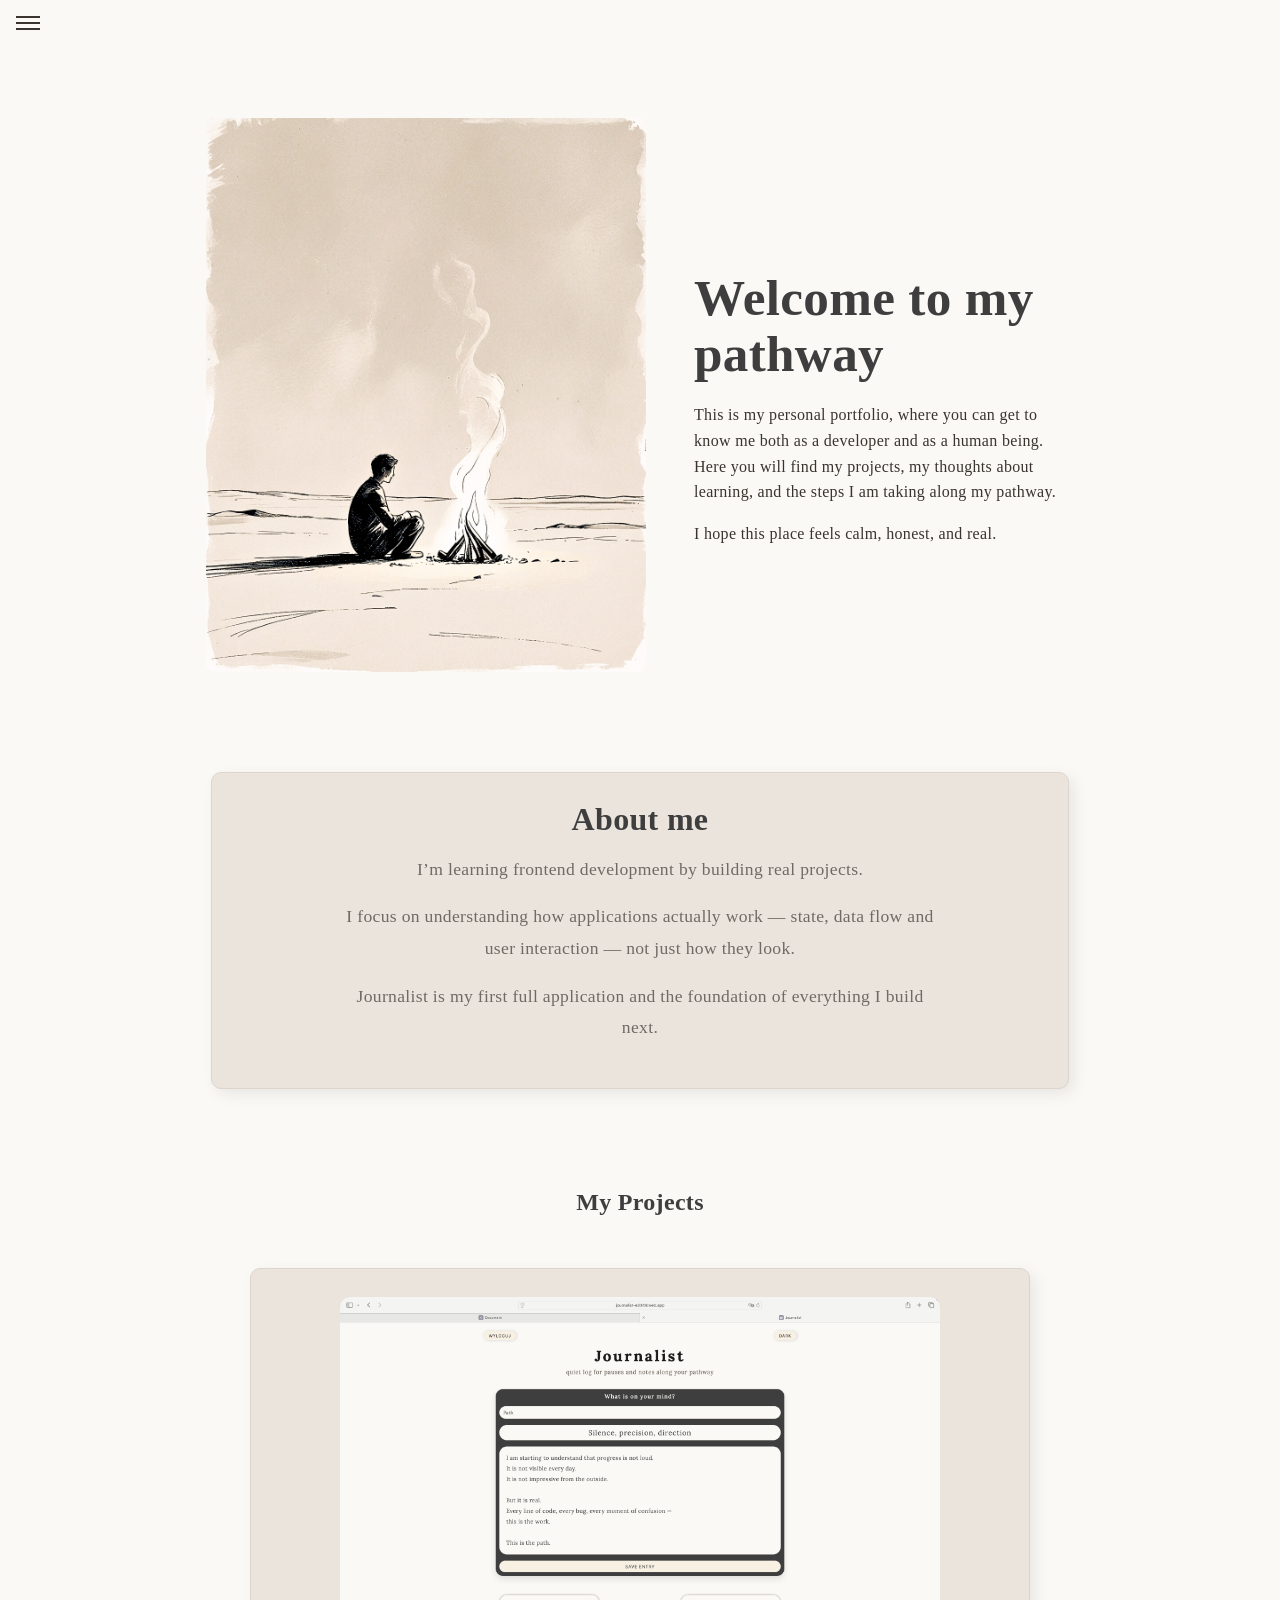
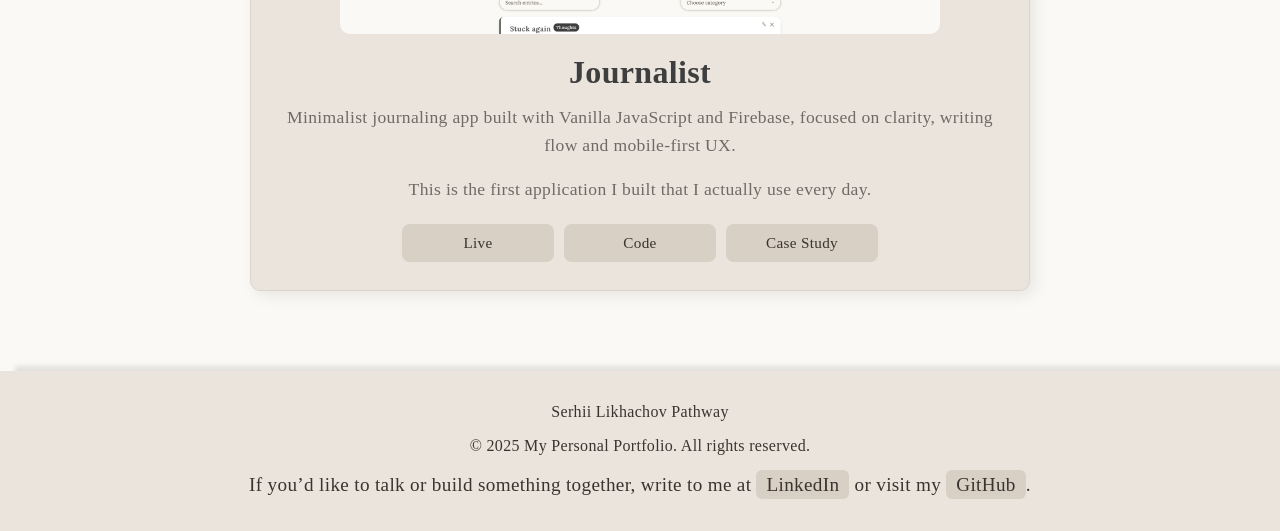
==== index.html @ b8e279aa "changed 'one-page.html' into 'index.html'" ====
<!DOCTYPE html>
<html lang="en">
<head>
    <meta charset="UTF-8">
    <meta name="viewport" content="width=device-width, initial-scale=1.0">
    <title>Document</title>
    <link rel="stylesheet" href="style.css">
    <link rel="preconnect" href="https://fonts.googleapis.com">
<link rel="preconnect" href="https://fonts.gstatic.com" crossorigin>
<link href="https://fonts.googleapis.com/css2?family=Lora:ital,wght@0,400..700;1,400..700&display=swap" rel="stylesheet">
</head>
<body>


    <nav id="navbar">
       <div id="ham">
            <span></span>
            <span></span>
            <span></span>
       </div> 
       <div id="links">
            <a href="#Home">Home</a>
            <a href="#About">About me</a>
            <a href="#Projects">Projects</a>
            <a href="#Contact">Contact</a>
       </div>
    </nav>
    <section id="Home"> 
        <div id="hero_img"> <img id="imgHero" src="imgs/Photobetter.jpg" alt="A serene landscape with a pathway leading into the distance, symbolizing a journey.">
       </div>
       <div id="hero_texts">
            <h1 id="h1Hero">Welcome to my pathway</h1>
            <p id="p1Hero">This is my personal portfolio, where you can get to know me both as a developer and as a human being. Here you will find my projects, my thoughts about learning, and the steps I am taking along my pathway.</p>
            <p id="p2Hero">I hope this place feels calm, honest, and real.</p>
       </div>
    </section>
    <section id="About" class="about-section">
  <div class="container">
    <h2>About me</h2>

    <p>
      I’m learning frontend development by building real projects.
    </p>

    <p>
      I focus on understanding how applications actually work — state, data flow and user interaction — not just how they look.
    </p>

    <p>
      Journalist is my first full application and the foundation of everything I build next.
    </p>
  </div>
</section>
    <section id="Projects">
        <h2 id="Projects_H2">My Projects</h2>

       <div class="project-card">
          <a href="Journalist.html" class="project-preview-link">
             <img src="imgs/journalist-cover.png" alt="Journalist app preview" />
          </a>
        <h3>Journalist</h3>

        <p>
        Minimalist journaling app built with Vanilla JavaScript and Firebase, focused on clarity, writing flow and mobile-first UX.
        </p>

        <p class="project-note">
        This is the first application I built that I actually use every day.
        </p>

            <div class="project-card-links">
                <a href="https://journalist-e3348.web.app" target="_blank">Live</a>
                <a href="https://github.com/SergioAlivero-ww/Journalist-app" target="_blank">Code</a>
                <a href="Journalist.html">Case Study</a>
            </div>
            </div>
                </section>
                <footer id="Contact">
                    <div id="footer_content">
                        <p>Serhii Likhachov Pathway</p>
                        <p>© 2025 My Personal Portfolio. All rights reserved.</p> 
                        <p class="contact">If you’d like to talk or build something together, write to me at <a href="https://www.linkedin.com/in/serhiilikhachov/" class="footer-link">LinkedIn</a> or visit my <a href="https://github.com/SergioAlivero-ww" class="footer-link">GitHub</a>.</p>
        </div>
    </footer>
</body>
    <script src="portfolio.js"></script>
</html>
---- style.css ----
html {
  scroll-behavior: smooth;
}

:root {
  --bg-main: #F4F1ED;        /* tło strony */
  --bg-card: #EAE4DD;        /* karty */
  --bg-dark: #2F2F2F;        /* dark mode / elementy */
  
  --text-main: #3a342e;;      /* główny tekst */
  --text-muted: #6F6A65;     /* mniej ważny */
  --text-heading: #3e3e3e;   /* nagłówki */

  --accent-soft: #D8CFC5;    /* hover / button */
  --accent-strong: #BFAE9F;  /* aktywny */
  
  --border-soft: #DDD5CC;    /* delikatne linie */
}


#navbar {
  display: flex;
  align-items: center;
  justify-content: space-between;
  padding: 16px;
  
}

#ham {
  display: flex;
  flex-direction: column;
  gap: 4px;
  cursor: pointer;
  
}

#ham span {
  width: 24px;
  height: 2px;
  background-color: var(--text-main);

  
}

#links {
  display: none;
}

#links.open {
  display: flex;
  flex-direction: row;
  margin: auto;
  gap: 8px;
  line-height: 0.5;
  
}

#links a {
  position: relative;
  display: inline-block;
  text-decoration: none;
  color: var(--text-heading);
  font-size: 1.1rem;
  padding: 4px 8px;
}

#links a::after {
  content: "";
  position: absolute;
  left: 0;
  bottom: -2px;
  width: 0%;
  height: 1px;
  background-color: var(--text-heading);
  transition: width 0.25s ease;
}

#links a:hover::after {
  width: 100%;
}

body {
  font-family: 'Georgia';
  margin: 0;
  padding: 0;
  background-color:#FAF9F6;
  color: var(--text-main);
  letter-spacing: 0.02em;
}

h1, h2, h3 {
  font-weight: 600;
}

#Home {
  display: flex;
  align-items: center;
  justify-content: center;
  gap: 48px;
  width: 90%;
  max-width: 1050px;
  margin: 0 auto;
  padding: 72px 0 100px 0;
  box-sizing: border-box;
}

#hero_texts {
  width: 380px;
  flex: 0 0 380px;
  max-width: 380px;
  margin-left: 0;
}

#h1Hero {
  font-size: 3.2rem;
  line-height: 1.1;
  margin-bottom: 20px;
}

#hero_texts p {
  width: 100%;
  line-height: 1.6;
  margin: 0 0 16px 0;
 
}

#hero_img {
  width: 440px;
  flex: 0 0 440px;
  display: flex;
  justify-content: center;
  align-items: center;
}

#imgHero {
  width: 100%;
  max-width: 440px;
  height: auto;
  display: block;
  border-radius: 8px;
}


/* =============
    ABOUT ME
=============== */

.about-section {
  width: 90%;
  max-width: 800px;
  margin: 0 auto 80px auto;
  background-color: var(--bg-card);
  padding: 28px;
  border-radius: 10px;
  box-shadow: 5px 5px 15px rgba(0, 0, 0, 0.08);
  border: 1px solid var(--border-soft);
  text-align: center;
}

.about-section h2 {
  margin-top: 0;
  margin-bottom: 16px;
  font-size: 2rem;
}
.about-section p {
  font-size: 1.1rem;
  line-height: 1.8;
  color: var(--text-muted);
  max-width: 600px;
  margin: 0 auto 16px;
}

/* ==============
   PROJECT SECTION
 ===============*/


#Projects {
  width: 90%;
  max-width: 1200px;
  margin: 40px auto 80px auto;
  display: flex;
  flex-direction: column;
  gap: 32px;
  align-items: center;
}

.project-card {
  width: 100%;
  max-width: 780px;
  background-color: var(--bg-card);
  padding: 28px;
  border-radius: 10px;
  box-shadow: 5px 5px 15px rgba(0, 0, 0, 0.08);
  box-sizing: border-box;
}

.project-card {
  border: 1px solid var(--border-soft);
}

.project-card {
  text-align: center;
}

.project-card img {
  width: 100%;
  max-width: 600px;
  margin: 0 auto 20px auto;
  display: block;
  border-radius: 10px;
}

.project-card h3 {
  font-size: 2rem;
  margin: 0 0 12px 0;
  color: var( --text-main);
}

.project-card p {
  font-size: 1.1rem;
  line-height: 1.6;
  color: var(--text-muted);
  margin: 0 0 16px 0;
}

.project-card-links {
  display: flex;
  gap: 10px;
  flex-wrap: wrap;
  margin-top: 20px;
  justify-content: center;
}

.project-card-links a {
  display: inline-flex;
  align-items: center;
  justify-content: center;
  min-width: 120px;
  padding: 10px 16px;
  border-radius: 8px;
  background: var(--accent-soft);
  color: var(--text-main);
  text-decoration: none;
  font-size: 0.95rem;
}

.project-card-links a {
  transition: all 0.2s ease;
}

.project-card-links a:hover {
  transform: translateY(-2px);
  background: var(--accent-strong);
}

.project-links a {
  display: inline-flex;
  align-items: center;
  justify-content: center;
  min-width: 130px;
  background: var(--accent-soft);
  padding: 10px 16px;
  border-radius: 8px;
  font-size: 0.95rem;
  color: var(--text-main);
  text-decoration: none;
}

.journalist-section {
  border: 1px solid var(--border-soft);
}

.project-links a:hover {
  background: var(--accent-strong);
  transform: translateY(-2px);
}
.project-links a {
  transition: all 0.2s ease;
}
.project-links {
  display: flex;
  gap: 12px;
  justify-content: center;
  align-items: center;
  flex-wrap: wrap;
  margin-top: 20px;
}

.project-note {
  font-size: 1rem;
  line-height: 1.6;
  color: var(--text-muted);
  margin: 0 0 16px 0;
}

.journalist-mobile-gallery {
  display: flex;
  gap: 20px;
  justify-content: center;
  flex-wrap: wrap;
  margin-top: 24px;
}

.journalist-mobile-gallery img {
  width: 240px;
  max-width: 100%;
  display: block;
  border-radius: 18px;
  box-shadow: 5px 5px 15px rgba(0, 0, 0, 0.08);
}



/* ===============
  LAST CTA
================ */


.journalist-final-cta {
  width: 100%;
  max-width: 820px;
  margin: 0 auto 80px auto;
  background-color: var(--bg-card);
  padding: 32px 28px;
  border-radius: 10px;
  box-shadow: 5px 5px 15px rgba(0, 0, 0, 0.08);
  box-sizing: border-box;
  text-align: center;
}

.journalist-final-cta h2 {
  margin-top: 0;
  margin-bottom: 16px;
  font-size: 2rem;
}

.journalist-final-cta p {
  font-size: 1.1rem;
  line-height: 1.8;
  color: var(--text-muted);
  max-width: 680px;
  margin: 0 auto 24px auto;
}


/* ==============
    FOOTER
================ */

#Contact {
  text-align: center;
  padding: 16px;
  background-color: var(--bg-card);
  margin-top: 40px;
  box-shadow: 15px -5px 5px rgba(0, 0, 0, 0.1);
}

.footer-link {
  padding: 4px 10px;
  border-radius: 6px;
  background: var(--accent-soft);
  color: var(--text-main);
  text-decoration: none;
  transition: all 0.2s ease;
}

.footer-link:hover {
  background: var(--accent-strong);
  transform: translateY(-1px);
}

.contact {
  font-size: 1.2em;
  color: var(--text-main);

}


.project-preview-link {
  display: block;
  border-radius: 8px;
  overflow: hidden;
}

.project-preview-link img {
  width: 100%;
  display: block;
  transition: transform 0.3s ease, filter 0.3s ease;
}

.project-preview-link:hover img {
  transform: scale(1.02);
  filter: brightness(0.95);
}

.project-preview-link {
  position: relative;
}

.project-preview-link::after {
  content: "View Case Study";
  position: absolute;
  bottom: 12px;
  right: 12px;
  background: rgba(0,0,0,0.6);
  color: white;
  padding: 6px 10px;
  font-size: 0.9rem;
  border-radius: 6px;
  opacity: 0;
  transition: opacity 0.2s ease;
}

.project-preview-link:hover::after {
  opacity: 1;
}

/* ================
   JOURNALIST CASE STUDY
==================== */

#journalist-page {
  width: 90%;
  max-width: 1100px;
  margin: 0 auto 64px auto;
  display: flex;
  flex-direction: column;
  gap: 24px;
}

.journalist-hero {
  text-align: center;
  padding: 24px 0 8px 0;
}

.project-eyebrow {
  font-size: 0.95rem;
  letter-spacing: 0.08em;
  text-transform: uppercase;
  color: #7a7268;
  margin-bottom: 10px;
}

.journalist-hero h1 {
  font-size: 3.5rem;
  margin: 0 0 16px 0;
}

.journalist-lead {
  max-width: 760px;
  margin: 0 auto;
  font-size: 1.3rem;
  line-height: 1.7;
  color: var(--text-muted);
}

.journalist-intro,
.journalist-section {
  width: 100%;
  max-width: 820px;
  margin: 0 auto;
  background-color: var(--bg-card);
  padding: 28px;
  border-radius: 10px;
  box-shadow: 5px 5px 15px rgba(0, 0, 0, 0.08);
  box-sizing: border-box;
}

.journalist-section h2 {
  margin-top: 0;
  margin-bottom: 16px;
  font-size: 2rem;
}

.journalist-intro p,
.journalist-section p,
.journalist-list {
  font-size: 1.1rem;
  line-height: 1.8;
  color: var(--text-muted);
}

.journalist-gallery {
  display: grid;
  grid-template-columns: 1fr;
  gap: 20px;
}

.journalist-gallery img {
  width: 100%;
  display: block;
  border-radius: 10px;
  box-shadow: 5px 5px 15px rgba(0, 0, 0, 0.08);
}

.journalist-list {
  padding-left: 20px;
  margin: 0;
}

.journalist-list li {
  margin-bottom: 10px;
}

@media (min-width: 900px) {
  .journalist-gallery {
    grid-template-columns: 1fr 1fr;
  }

  .journalist-gallery img:first-child {
    grid-column: 1 / -1;
  }
}


/* ====================
    MNIEJ NIŻ 1100PX
====================*/

@media (max-width: 1100px) {
  #Home {
    flex-direction: column;
    gap: 36px;
    padding: 40px 0 56px 0;
    align-items: center;
  }

  #hero_img,
  #hero_texts {
    width: 100%;
    max-width: 420px;
    flex: none;
  }

  #hero_texts {
    text-align: left;
  }

  #imgHero {
    max-width: 420px;
  }
}

h1, h2, h3 {
  color: var(--text-heading) !important;
}
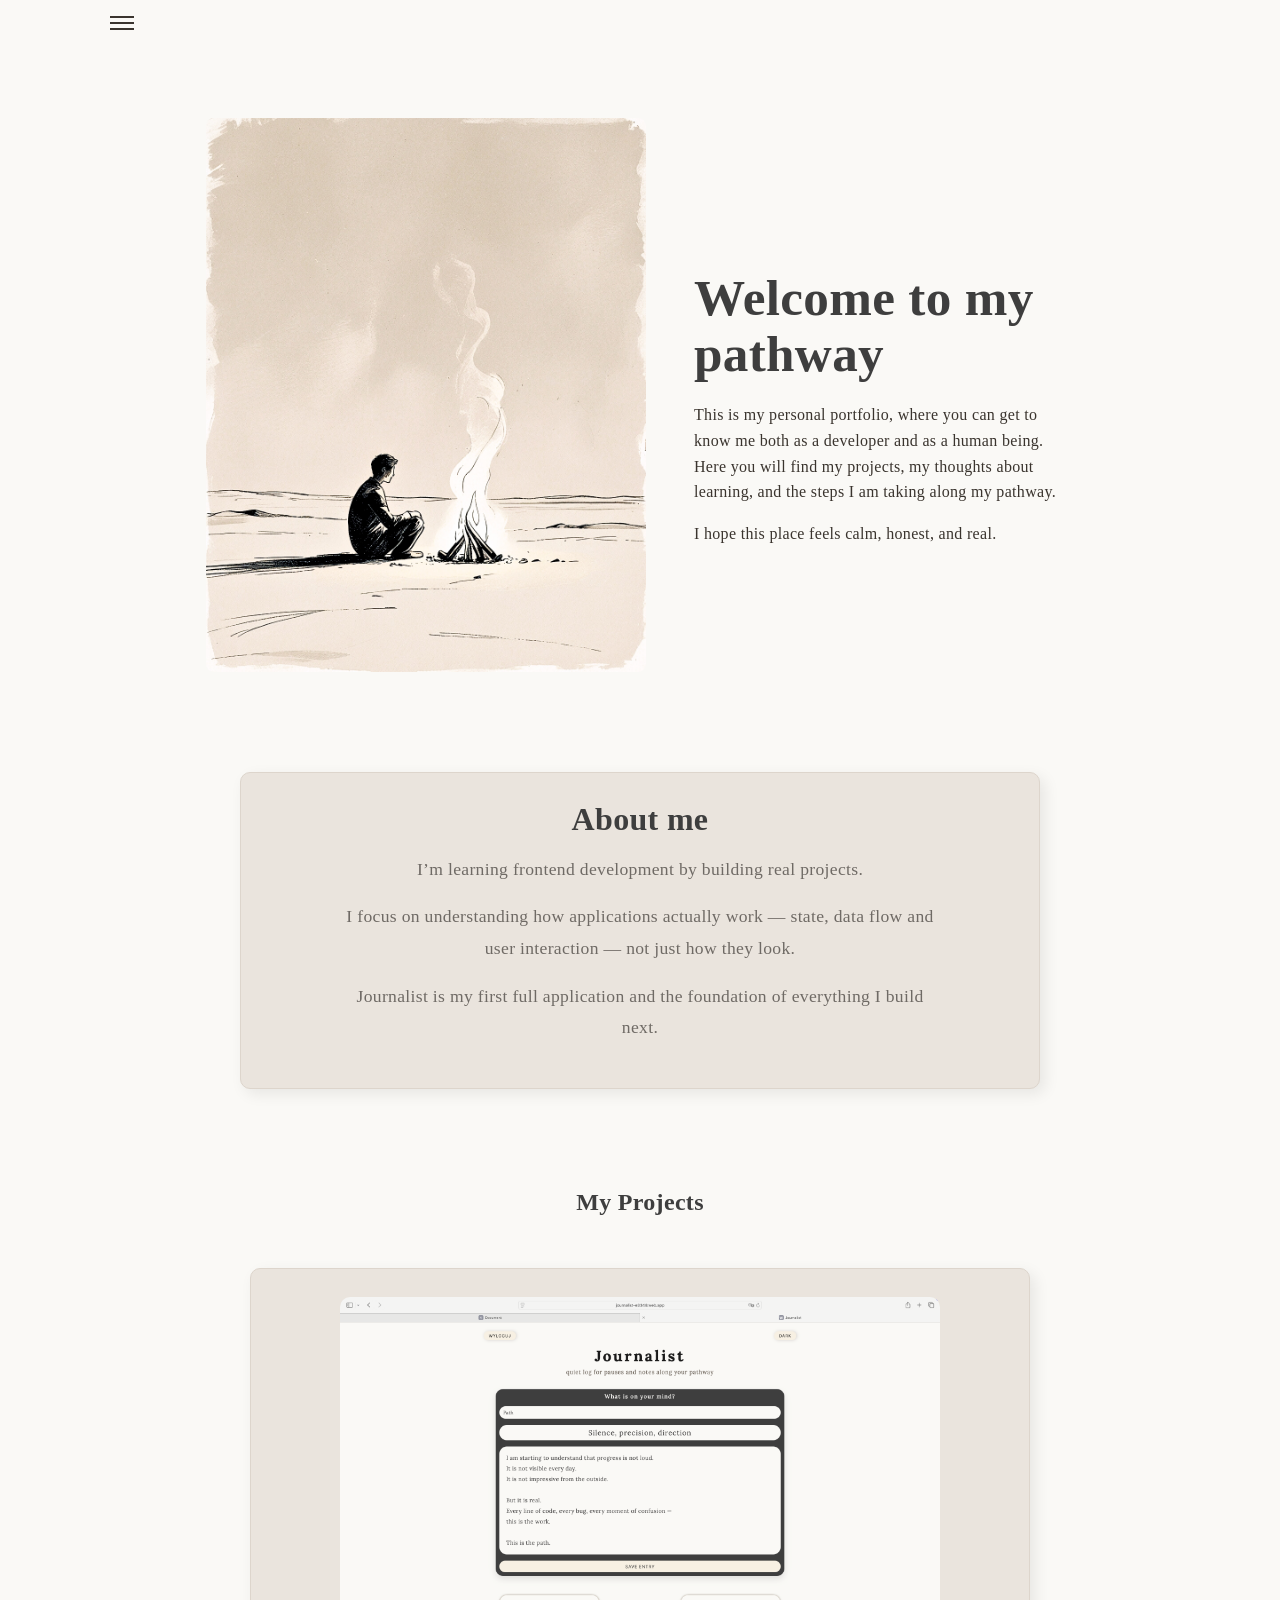
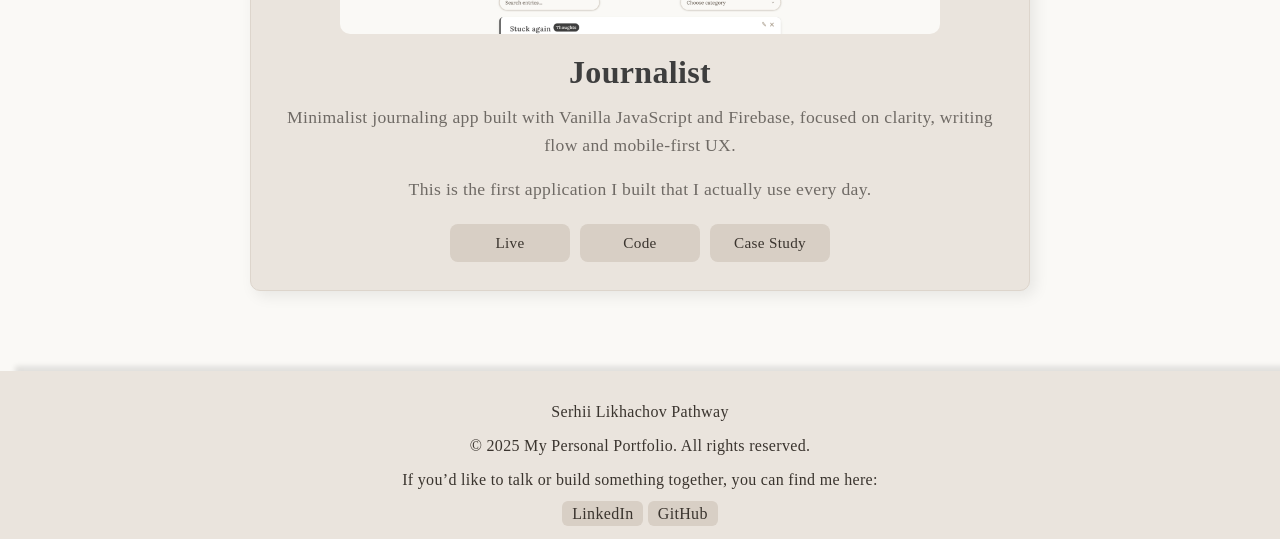
==== commit 8ef41621: "final polish: mobile layout fixes, navbar improvements and footer redesign" ====
--- a/index.html
+++ b/index.html
@@ -75,13 +75,19 @@
             </div>
             </div>
                 </section>
-                <footer id="Contact">
-                    <div id="footer_content">
-                        <p>Serhii Likhachov Pathway</p>
-                        <p>© 2025 My Personal Portfolio. All rights reserved.</p> 
-                        <p class="contact">If you’d like to talk or build something together, write to me at <a href="https://www.linkedin.com/in/serhiilikhachov/" class="footer-link">LinkedIn</a> or visit my <a href="https://github.com/SergioAlivero-ww" class="footer-link">GitHub</a>.</p>
-        </div>
-    </footer>
+             <footer id="Contact">
+  <p>Serhii Likhachov Pathway</p>
+  <p>© 2025 My Personal Portfolio. All rights reserved.</p>
+
+  <p class="footer-text">
+    If you’d like to talk or build something together, you can find me here:
+  </p>
+
+  <div class="footer-links">
+    <a class="footer-link" href="https://www.linkedin.com/in/serhiilikhachov/?skipRedirect=true">LinkedIn</a>
+    <a class="footer-link" href="https://github.com/SergioAlivero-ww">GitHub</a>
+  </div>
+</footer>
 </body>
     <script src="portfolio.js"></script>
 </html>
--- a/style.css
+++ b/style.css
@@ -2,6 +2,14 @@
 
 html {
   scroll-behavior: smooth;
+}
+
+* {
+  box-sizing: border-box;
+}
+
+html, body {
+  overflow-x: hidden;
 }
 
 :root {
@@ -21,11 +29,15 @@
 
 
 #navbar {
+  position: relative;
   display: flex;
   align-items: center;
-  justify-content: space-between;
-  padding: 16px;
-  
+  justify-content: flex-start;
+  width: 100%;
+  max-width: 1100px;
+  margin: 0 auto;
+  padding: 16px 20px;
+  box-sizing: border-box;
 }
 
 #ham {
@@ -33,28 +45,17 @@
   flex-direction: column;
   gap: 4px;
   cursor: pointer;
-  
+  z-index: 20;
 }
 
 #ham span {
   width: 24px;
   height: 2px;
   background-color: var(--text-main);
-
-  
 }
 
 #links {
   display: none;
-}
-
-#links.open {
-  display: flex;
-  flex-direction: row;
-  margin: auto;
-  gap: 8px;
-  line-height: 0.5;
-  
 }
 
 #links a {
@@ -77,6 +78,18 @@
   transition: width 0.25s ease;
 }
 
+#links.open {
+  position: absolute;
+  top: 12px;
+  left: 50%;
+  transform: translateX(-50%);
+  display: flex;
+  flex-direction: row;
+  align-items: center;
+  justify-content: center;
+  gap: 28px;
+  white-space: nowrap;
+}
 #links a:hover::after {
   width: 100%;
 }
@@ -95,7 +108,7 @@
 }
 
 #Home {
-  display: flex;
+  display: flex; 
   align-items: center;
   justify-content: center;
   gap: 48px;
@@ -546,4 +559,149 @@
 
 h1, h2, h3 {
   color: var(--text-heading) !important;
-} +} 
+
+/* ============
+     MOBILE
+=============== */
+
+@media (max-width: 600px) {
+  #Home {
+    width: 100%;
+    max-width: 100%;
+    padding: 24px 20px 40px;
+    gap: 24px;
+    margin: 0 auto;
+  }
+
+  #hero_texts {
+    width: 100%;
+    max-width: 100%;
+    flex: none;
+    text-align: center;
+    margin: 0 auto;
+  }
+
+  #h1Hero {
+    font-size: 2.2rem;
+    line-height: 1.05;
+    margin-bottom: 16px;
+  }
+
+  #hero_texts p {
+    font-size: 1rem;
+    line-height: 1.7;
+  }
+
+  #hero_img {
+    width: 100%;
+    max-width: 100%;
+    flex: none;
+    margin: 0 auto;
+  }
+
+  #imgHero {
+    width: 100%;
+    max-width: 100%;
+    height: auto;
+    margin: 0 auto;
+  }
+
+  .about-section,
+  #Projects,
+  .project-card,
+  .journalist-final-cta,
+  #journalist-page,
+  .journalist-intro,
+  .journalist-section {
+    width: 100%;
+    max-width: 100%;
+  }
+}
+
+/* ==============
+   NAV BAR MOBILE
+   ============ */
+
+@media (max-width: 700px) {
+  #navbar {
+    padding: 16px 20px;
+  }
+
+  #links.open {
+    position: absolute;
+    top: 56px;
+    left: 20px;
+    right: 20px;
+    transform: none;
+    display: flex;
+    flex-direction: column;
+    align-items: flex-start;
+    justify-content: flex-start;
+    gap: 12px;
+    background: #FAF9F6;
+    padding: 16px;
+    border: 1px solid var(--border-soft);
+    border-radius: 10px;
+    box-shadow: 5px 5px 15px rgba(0, 0, 0, 0.08);
+    line-height: 1.2;
+    white-space: normal;
+  }
+
+  #links a {
+    font-size: 1.1rem;
+    padding: 4px 0;
+  }
+
+  #links a::after {
+    display: none;
+  }
+}
+
+/* ==============
+  footer mobile
+  ============= */
+
+  @media (max-width: 600px) {
+  #Contact {
+    padding: 32px 20px;
+    margin-top: 32px;
+    box-shadow: none;
+  }
+
+  #Contact h2,
+  #Contact h3,
+  #Contact p {
+    max-width: 100%;
+  }
+
+  #Contact p {
+    font-size: 1rem;
+    line-height: 1.7;
+    margin: 0 auto 14px;
+  }
+
+  .contact {
+    font-size: 1rem;
+    line-height: 1.7;
+  }
+
+  .footer-text {
+    max-width: 300px;
+    margin: 0 auto 16px;
+  }
+
+  .footer-links {
+    display: flex;
+    flex-direction: column;
+    align-items: center;
+    gap: 12px;
+    margin-top: 12px;
+  }
+
+  .footer-link {
+    display: inline-block;
+    padding: 8px 14px;
+    font-size: 1rem;
+  }
+}
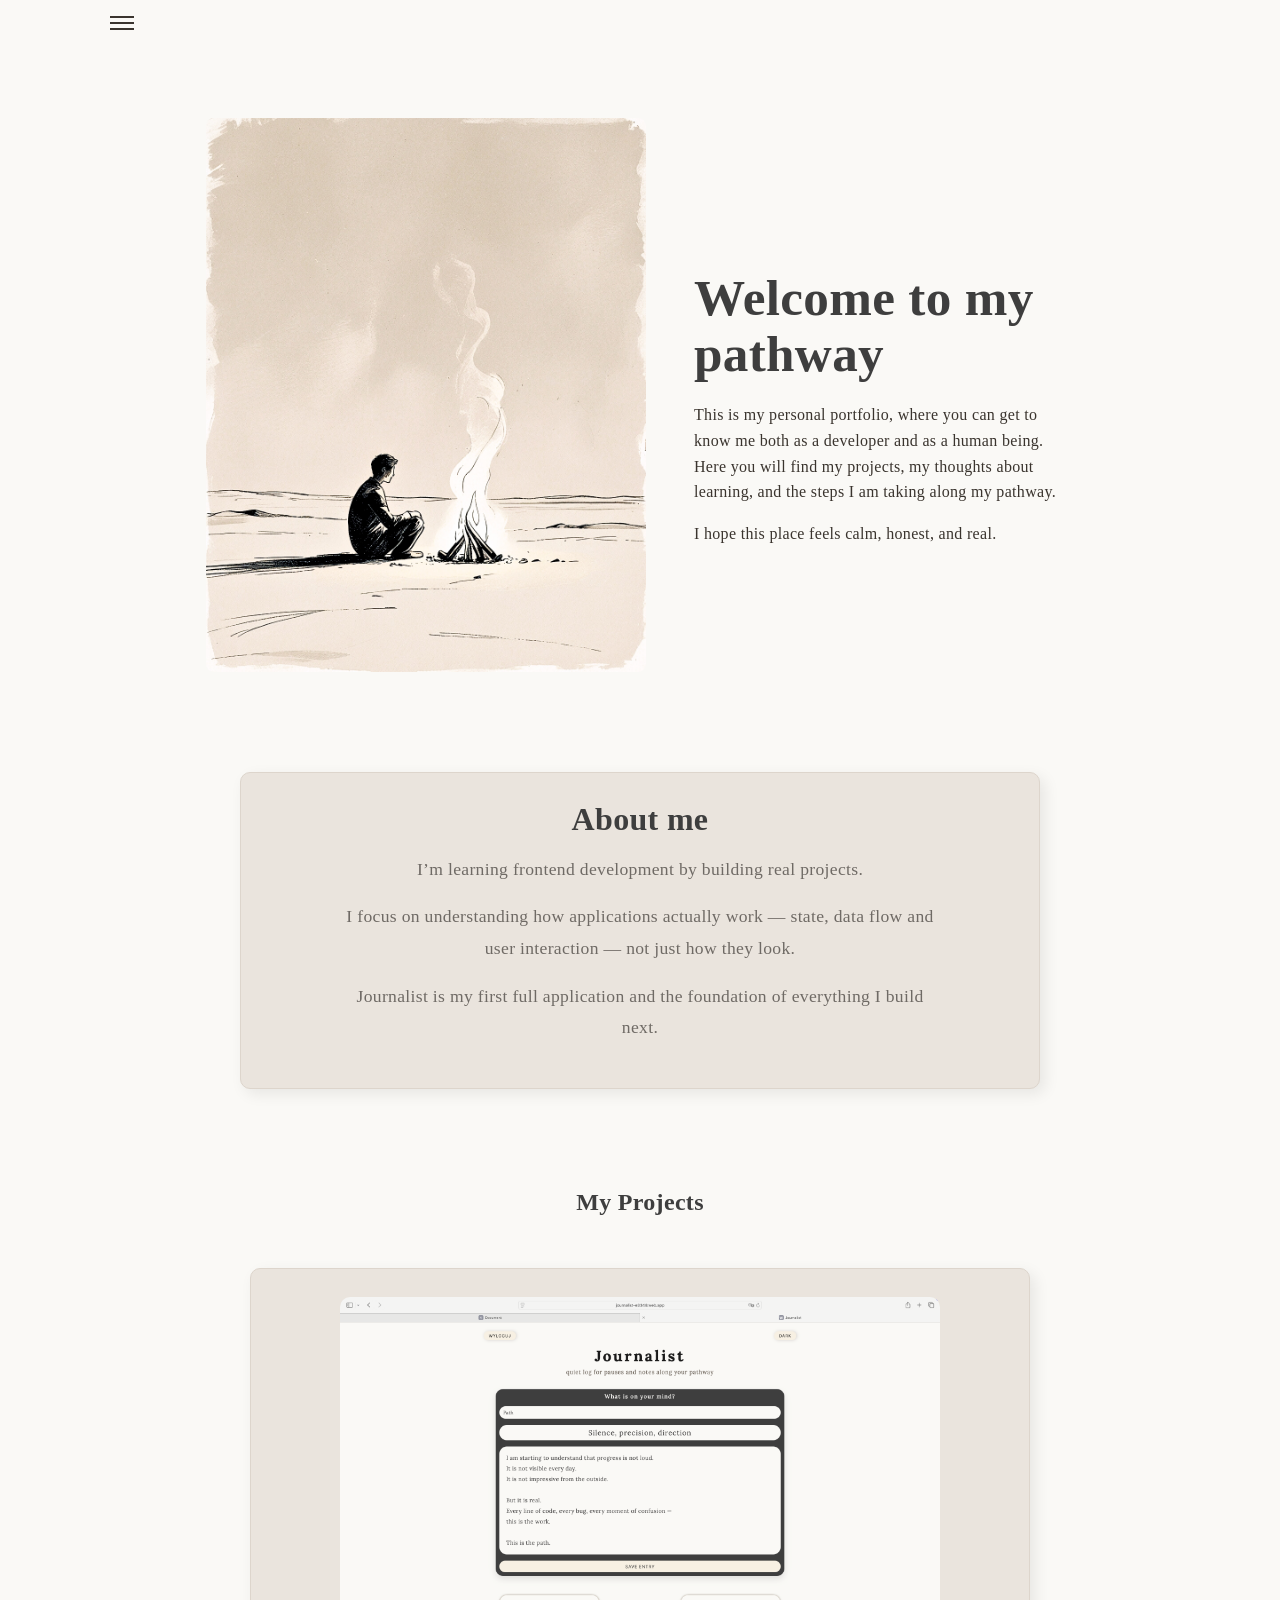
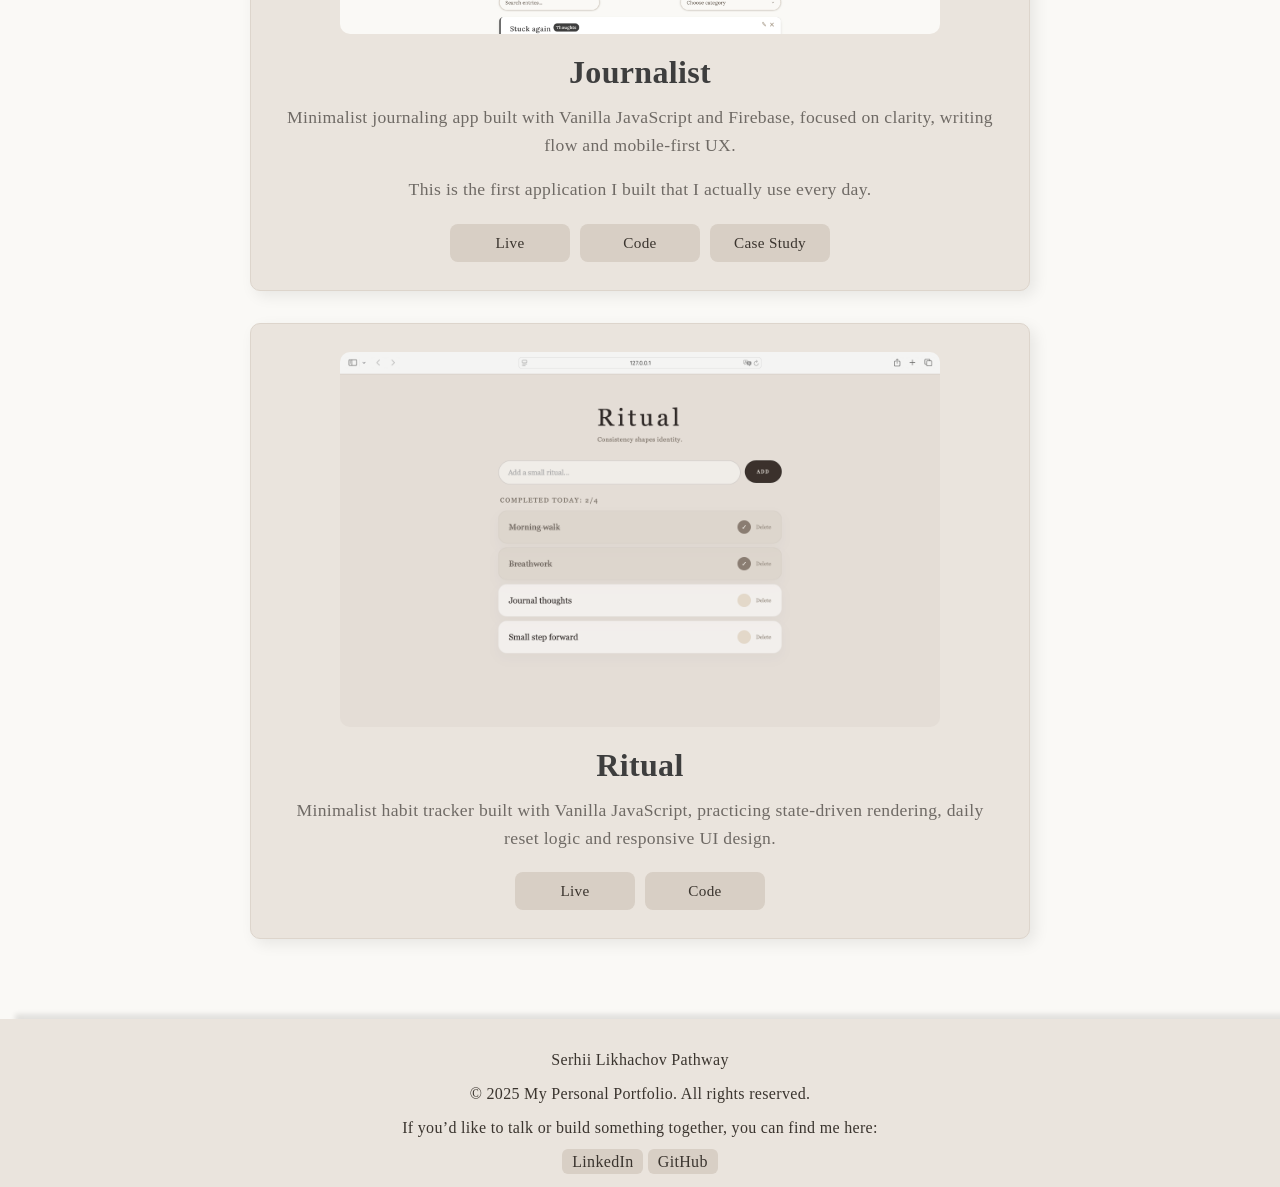
==== commit 0275bbab: "Add Ritual page to portfolio" ====
--- a/index.html
+++ b/index.html
@@ -68,10 +68,26 @@
         This is the first application I built that I actually use every day.
         </p>
 
+        
             <div class="project-card-links">
                 <a href="https://journalist-e3348.web.app" target="_blank">Live</a>
                 <a href="https://github.com/SergioAlivero-ww/Journalist-app" target="_blank">Code</a>
                 <a href="Journalist.html">Case Study</a>
+            </div>
+            </div>
+<!-- 2 -->
+            <div class="project-card">
+          <a href="https://ritual-by-likhachov.netlify.app" class="project-preview-link">
+             <img src="imgs/R2.png" alt="Ritual app preview" />
+          </a>
+        <h3>Ritual</h3>
+
+        <p>
+        Minimalist habit tracker built with Vanilla JavaScript, practicing state-driven rendering, daily reset logic and responsive UI design.        </p>
+
+            <div class="project-card-links">
+                <a href="https://ritual-by-likhachov.netlify.app" target="_blank">Live</a>
+                <a href="https://github.com/SergioAlivero-ww/ritual-habit-tracker" target="_blank">Code</a>
             </div>
             </div>
                 </section>
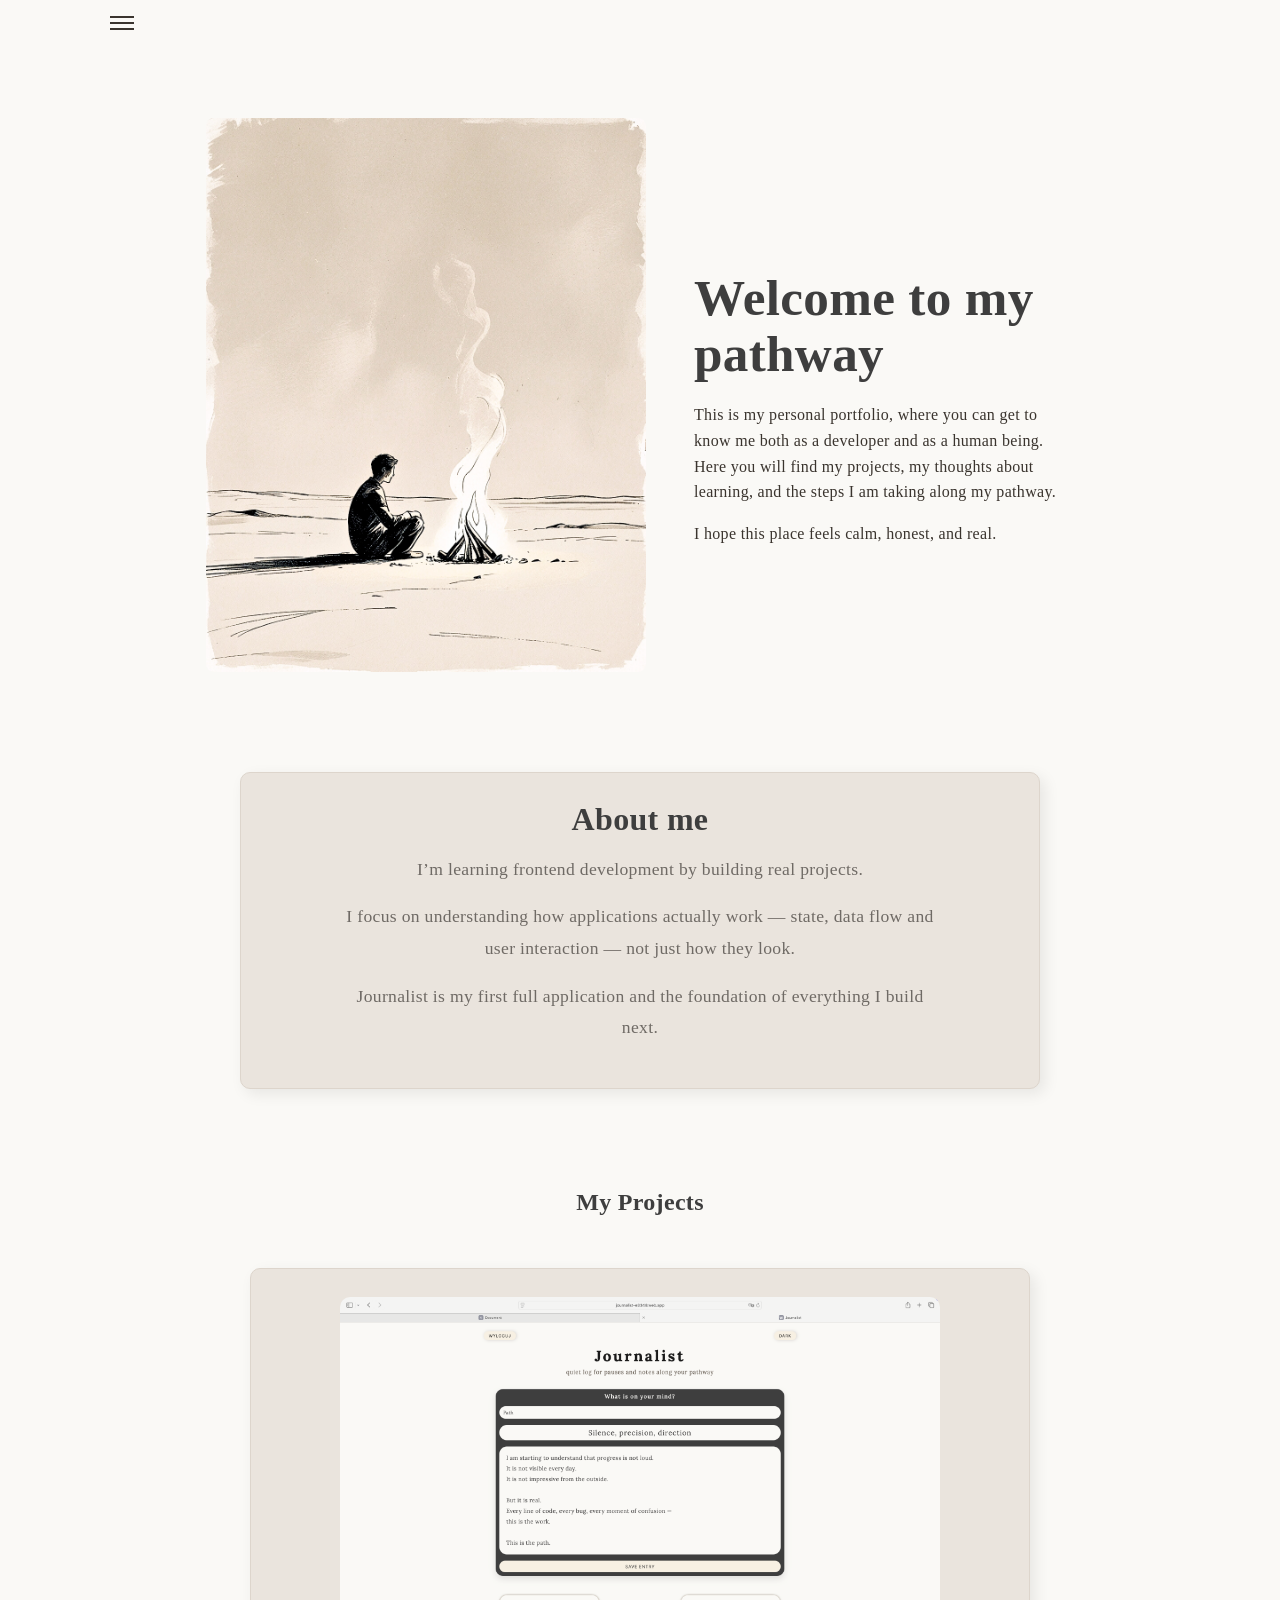
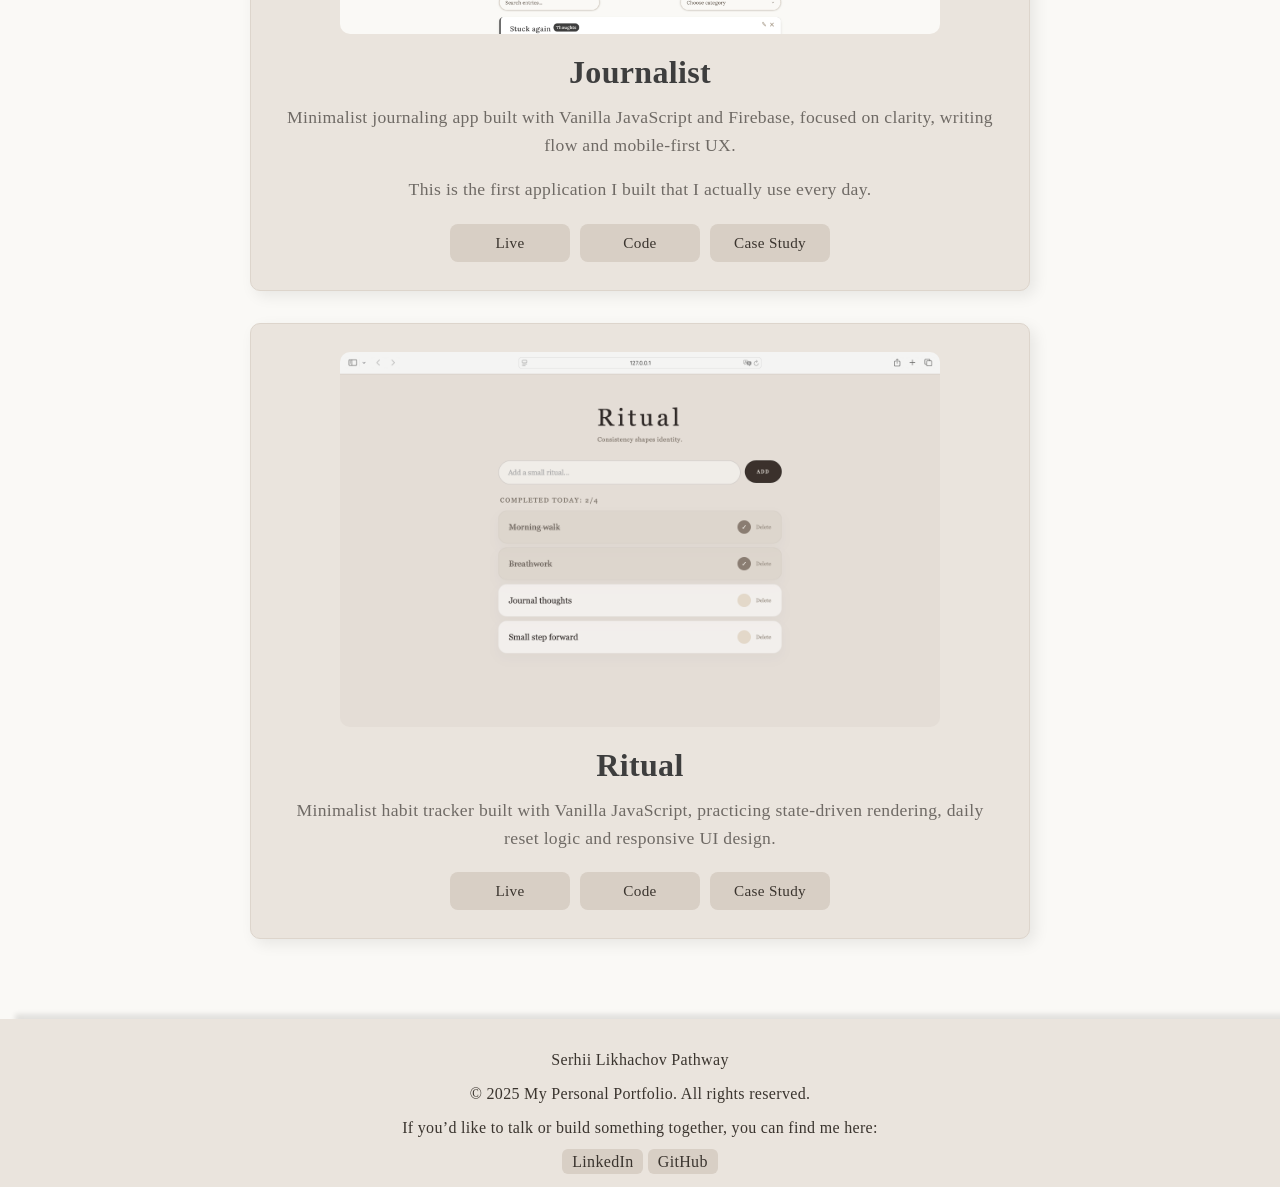
==== commit e0c02c64: "Final update" ====
--- a/index.html
+++ b/index.html
@@ -77,7 +77,7 @@
             </div>
 <!-- 2 -->
             <div class="project-card">
-          <a href="https://ritual-by-likhachov.netlify.app" class="project-preview-link">
+          <a href="https://ritual-by-likhachov.netlify.app" class="project-preview-link ritual-preview-link">
              <img src="imgs/R2.png" alt="Ritual app preview" />
           </a>
         <h3>Ritual</h3>
@@ -88,6 +88,7 @@
             <div class="project-card-links">
                 <a href="https://ritual-by-likhachov.netlify.app" target="_blank">Live</a>
                 <a href="https://github.com/SergioAlivero-ww/ritual-habit-tracker" target="_blank">Code</a>
+                <a href="Ritual.html">Case Study</a>
             </div>
             </div>
                 </section>
--- a/style.css
+++ b/style.css
@@ -392,7 +392,7 @@
 }
 
 
-.project-preview-link {
+.view-link {
   display: block;
   border-radius: 8px;
   overflow: hidden;
@@ -411,6 +411,9 @@
 
 .project-preview-link {
   position: relative;
+    display: block;
+  width: fit-content;
+  margin: 0 auto;
 }
 
 .project-preview-link::after {
@@ -425,6 +428,10 @@
   border-radius: 6px;
   opacity: 0;
   transition: opacity 0.2s ease;
+}
+
+.ritual-preview-link::after {
+    content: "Try Live Demo" !important ;
 }
 
 .project-preview-link:hover::after {
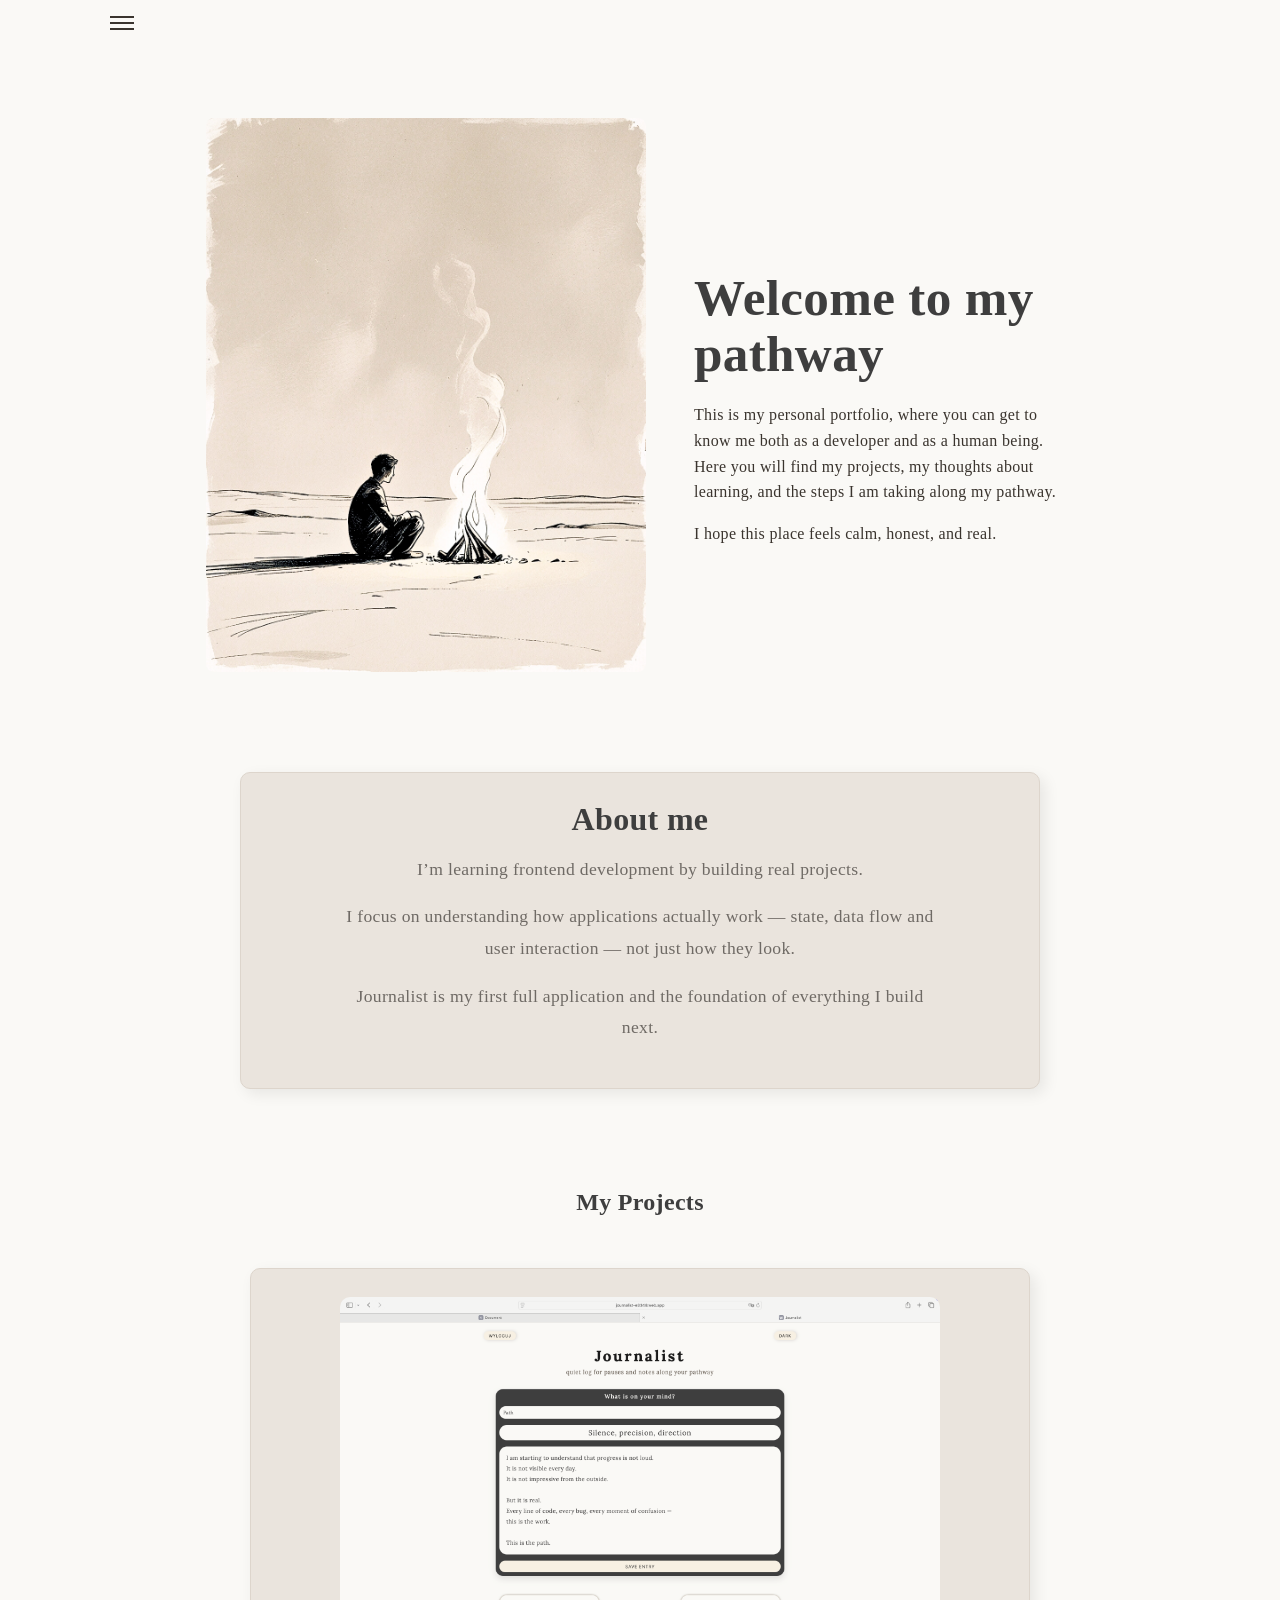
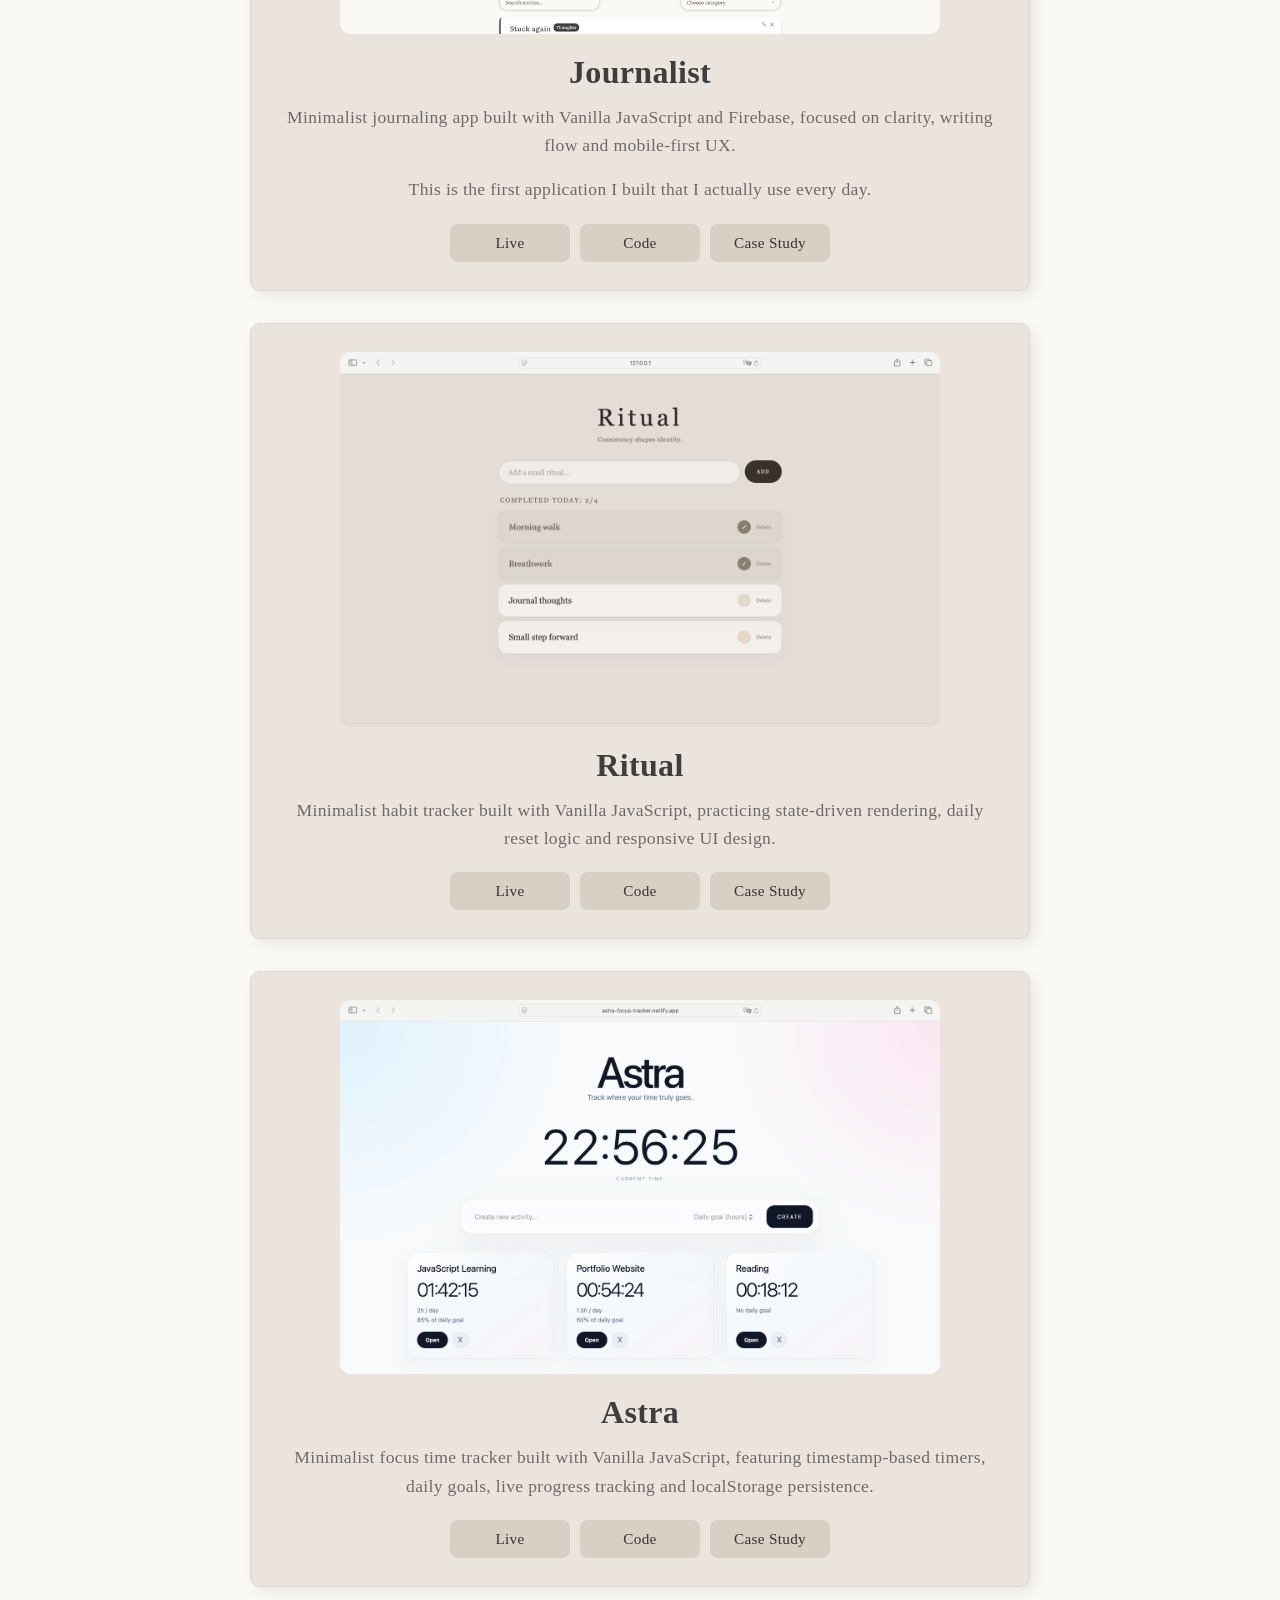
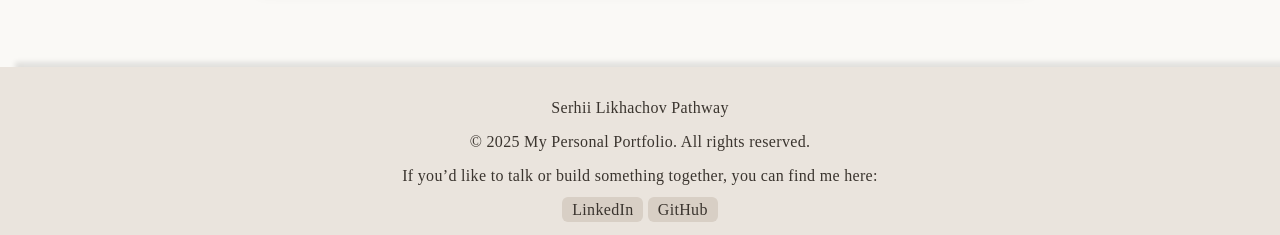
==== commit d8bfe23e: "feat: add Astra project and case study to portfolio" ====
--- a/index.html
+++ b/index.html
@@ -75,7 +75,7 @@
                 <a href="Journalist.html">Case Study</a>
             </div>
             </div>
-<!-- 2 -->
+      <!-- 2 -->
             <div class="project-card">
           <a href="https://ritual-by-likhachov.netlify.app" class="project-preview-link ritual-preview-link">
              <img src="imgs/R2.png" alt="Ritual app preview" />
@@ -91,7 +91,26 @@
                 <a href="Ritual.html">Case Study</a>
             </div>
             </div>
+      <!-- 3 -->
+
+            <div class="project-card">
+          <a href="https://astra-focus-tracker.netlify.app/" class="project-preview-link astra-preview-link">
+             <img src="imgs/Astra1.png" alt="Astra app preview" />
+          </a>
+        <h3>Astra</h3>
+
+        <p>
+        Minimalist focus time tracker built with Vanilla JavaScript, featuring timestamp-based timers, daily goals, live progress tracking and localStorage persistence.        </p>
+
+            <div class="project-card-links">
+                <a href="https://astra-focus-tracker.netlify.app/" target="_blank">Live</a>
+                <a href="https://github.com/SergioAlivero-ww/astra-focus-tracker" target="_blank">Code</a>
+                <a href="Astra.html">Case Study</a>
+            </div>
+            </div>
                 </section>
+
+
              <footer id="Contact">
   <p>Serhii Likhachov Pathway</p>
   <p>© 2025 My Personal Portfolio. All rights reserved.</p>
